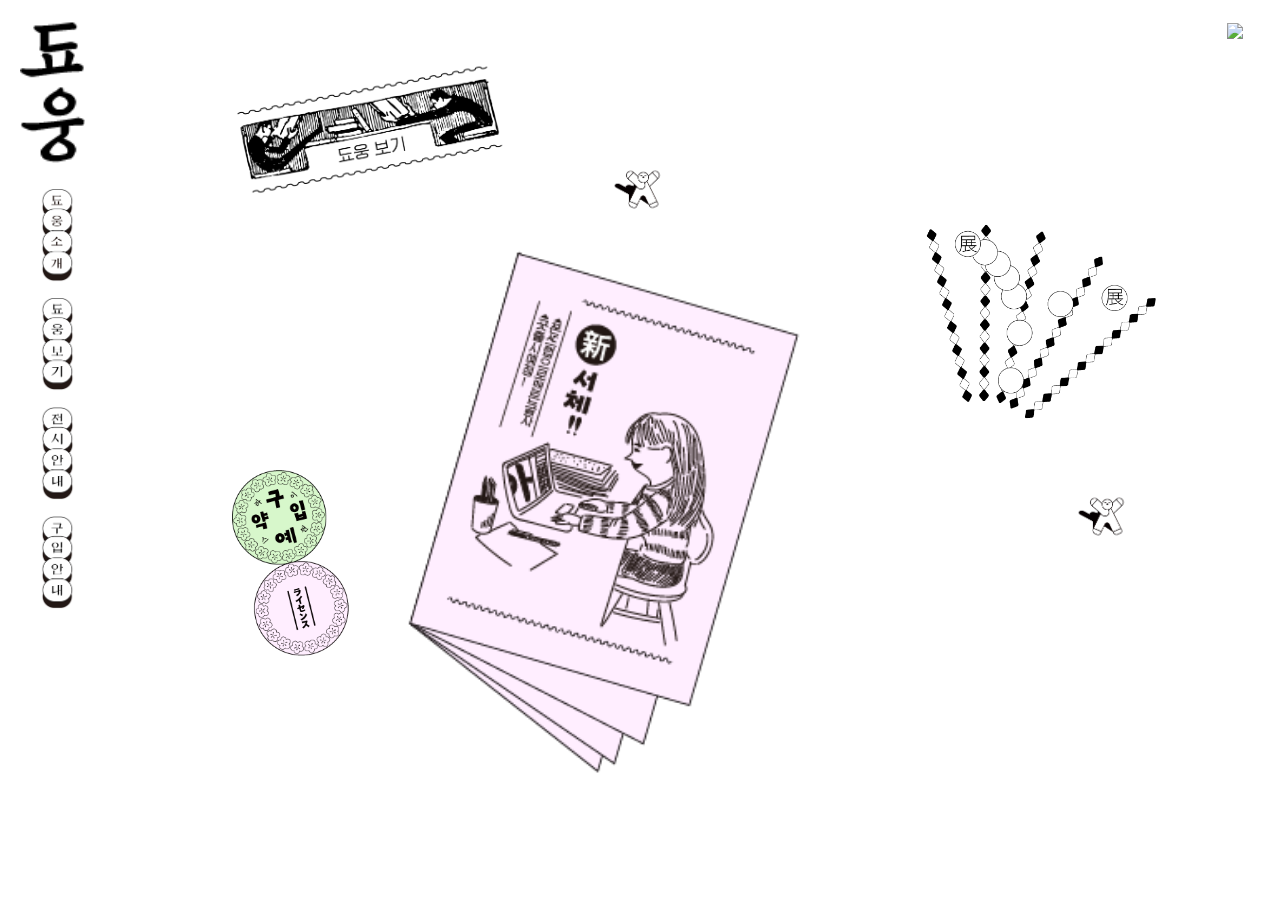
==== index.html @ a33d2776 "Initial commit. 됴웅!!!" ====
<!DOCTYPE html>
<html lang="en">

<head>

    <meta charset="utf-8">
    <meta http-equiv="X-UA-Compatible" content="IE=edge">
    <meta name="viewport" content="width=device-width, initial-scale=1">
    <meta name="description" content="">
    <meta name="author" content="">

    <title>됴웅</title>

    <!-- Bootstrap Core CSS -->
    <link href="css/bootstrap.min.css" rel="stylesheet">

    <!-- Custom CSS -->
    <link href="css/simple-sidebar.css" rel="stylesheet">
    <!-- HTML5 Shim and Respond.js IE8 support of HTML5 elements and media queries -->
    <!-- WARNING: Respond.js doesn't work if you view the page via file:// -->
    <!--[if lt IE 9]>
        <script src="https://oss.maxcdn.com/libs/html5shiv/3.7.0/html5shiv.js"></script>
        <script src="https://oss.maxcdn.com/libs/respond.js/1.4.2/respond.min.js"></script>
    <![endif]-->

</head>

<body>
  <div id="wrapper">
    <div id="sidebar"></div>
    <!-- Page Content -->
    <div id="page-content-wrapper">
      <div style="position: fixed; top: 0; right: 0; padding-top: 20px; padding-right: 37px; z-index:100;" >
        <a href="./tester.html">
          <img src="./images/tester_button.png" width="160px" />
        </a>
      </div>

      <div class="container-fluid">
        <div class="row">
          <div class="col-sm-1">
          </div>
          <div class="col-sm-11">
            <div class="row">
              <div class="col-sm-4">
                <a href="./explore.html">
                  <img src="./images/explore_button.png" width="280px" style="margin-top: 40px;"/>
                </a>
              </div>
              <div class="col-sm-5">
                <img src="./images/bongja_1.png" width="60px" style="margin-left: 30px; margin-top: 140px;"/>
              </div>
              <div class="col-sm-2">
              </div>
            </div>
            <div class="row">
              <div class="col-sm-2">
                <a href="./purchase.html">
                  <img src="./images/purchase_button.png" width="120px" style="margin-top: 250px;" />
                </a>
              </div>
              <div class="col-sm-6">
                <a href="./introduce.html">
                  <img src="./images/introduce_button.png" width="400px" style="margin-top: 30px;" />
                </a>
              </div>
              <div class="col-sm-4">
                <div class="row">
                  <a href="./exhibition.html" >
                    <img src="./images/exhibition_button.png" width="250px" />
                  </a>
                </div>
                <div class="row">
                  <img src="./images/bongja_2.png" width="60px" style="margin-top: 60px; margin-left: 160px;" />
                </div>
              </div>
            </div>
          </div>

        </div>
        <!-- /#page-content-wrapper -->

  </div>
  <!-- /#wrapper -->

  <!-- jQuery -->
  <script src="js/jquery.js"></script>

  <!-- Bootstrap Core JavaScript -->
  <script src="js/bootstrap.min.js"></script>

  <!-- Menu Toggle Script -->
  <script>
  $("#menu-toggle").click(function(e) {
      e.preventDefault();
      $("#wrapper").toggleClass("toggled");
  });
  </script>

  <script>
    $("#sidebar").load("./sidebar.html");
  </script>

</body>

</html>
---- css/simple-sidebar.css ----
/*!
 * Start Bootstrap - Simple Sidebar HTML Template (http://startbootstrap.com)
 * Code licensed under the Apache License v2.0.
 * For details, see http://www.apache.org/licenses/LICENSE-2.0.
 */

/* Toggle Styles */

#wrapper {
    padding-left: 0;
    -webkit-transition: all 0.5s ease;
    -moz-transition: all 0.5s ease;
    -o-transition: all 0.5s ease;
    transition: all 0.5s ease;
}

#wrapper.toggled {
    padding-left: 250px;
}

#sidebar-wrapper {
    z-index: 1000;
    position: fixed;
    left: 250px;
    width: 0;
    height: 100%;
    margin-left: -250px;
    overflow-y: auto;
    -webkit-transition: all 0.5s ease;
    -moz-transition: all 0.5s ease;
    -o-transition: all 0.5s ease;
    transition: all 0.5s ease;
}

#wrapper.toggled #sidebar-wrapper {
    width: 250px;
}

#page-content-wrapper {
    width: 100%;
    position: absolute;
    padding: 15px;
}

#wrapper.toggled #page-content-wrapper {
    position: absolute;
    margin-right: -250px;
}

/* Sidebar Styles */

.sidebar-nav {
    position: absolute;
    top: 0;
    width: 250px;
    margin: 0;
    padding: 0;
    list-style: none;
}

.sidebar-nav li {
    text-indent: 20px;
    line-height: 40px;
}

.sidebar-nav li a {
    display: block;
    text-decoration: none;
    color: #999999;
}

.sidebar-nav li a:hover {
    text-decoration: none;
    color: #fff;
    background: rgba(255,255,255,0.2);
}

.sidebar-nav li a:active,
.sidebar-nav li a:focus {
    text-decoration: none;
}

.sidebar-nav > .sidebar-brand {
  margin-top: 21px;
  margin-bottom: 9px;
  font-size: 18px;
  line-height: 60px;
}

.sidebar-nav > .sidebar-brand a {
    color: #999999;
}

.sidebar-nav > .sidebar-brand a:hover {
    color: #fff;
    background: none;
}

@media(min-width:768px) {
    #wrapper {
        padding-left: 100px;
    }

    #wrapper.toggled {
        padding-left: 0;
    }

    #sidebar-wrapper {
        width: 100px;
    }

    #wrapper.toggled #sidebar-wrapper {
        width: 0;
    }

    #page-content-wrapper {
        padding: 20px;
        position: relative;
    }

    #wrapper.toggled #page-content-wrapper {
        position: relative;
        margin-right: 0;
    }
}

.sidebar-nav > .sidebar-content img {
  width: 35px;
  height: auto;
  margin-top: 15px;
  margin-left: 20px;
}

/* explore page */

#navbar {
  position: fixed;
  z-index: 99;
  left: 96px;
  top: 284px;
  line-height: 0;
}

#navbar .separator {
  width: 77px;
  margin-left: 17px;
  padding-top: 1.5px;
  padding-bottom: 1.5px;
}

#navbar .active .indicator {
  visibility: visible;
}

#navbar .indicator {
  width: 12px;
  visibility: hidden;
  margin-right: 1px;
  content:url("../images/explore_nav_indicator.png");
}

#navbar a {
  display: inline;
  margin: 0px;
  padding: 0px;
  line-height: 1.6;
}

#navbar .text {
  height: 12px;
}

.explore-content-wrapper div {
  margin-bottom: 50px;
}

.explore-content-wrapper div img {
  width:100%;
  height:auto;
}
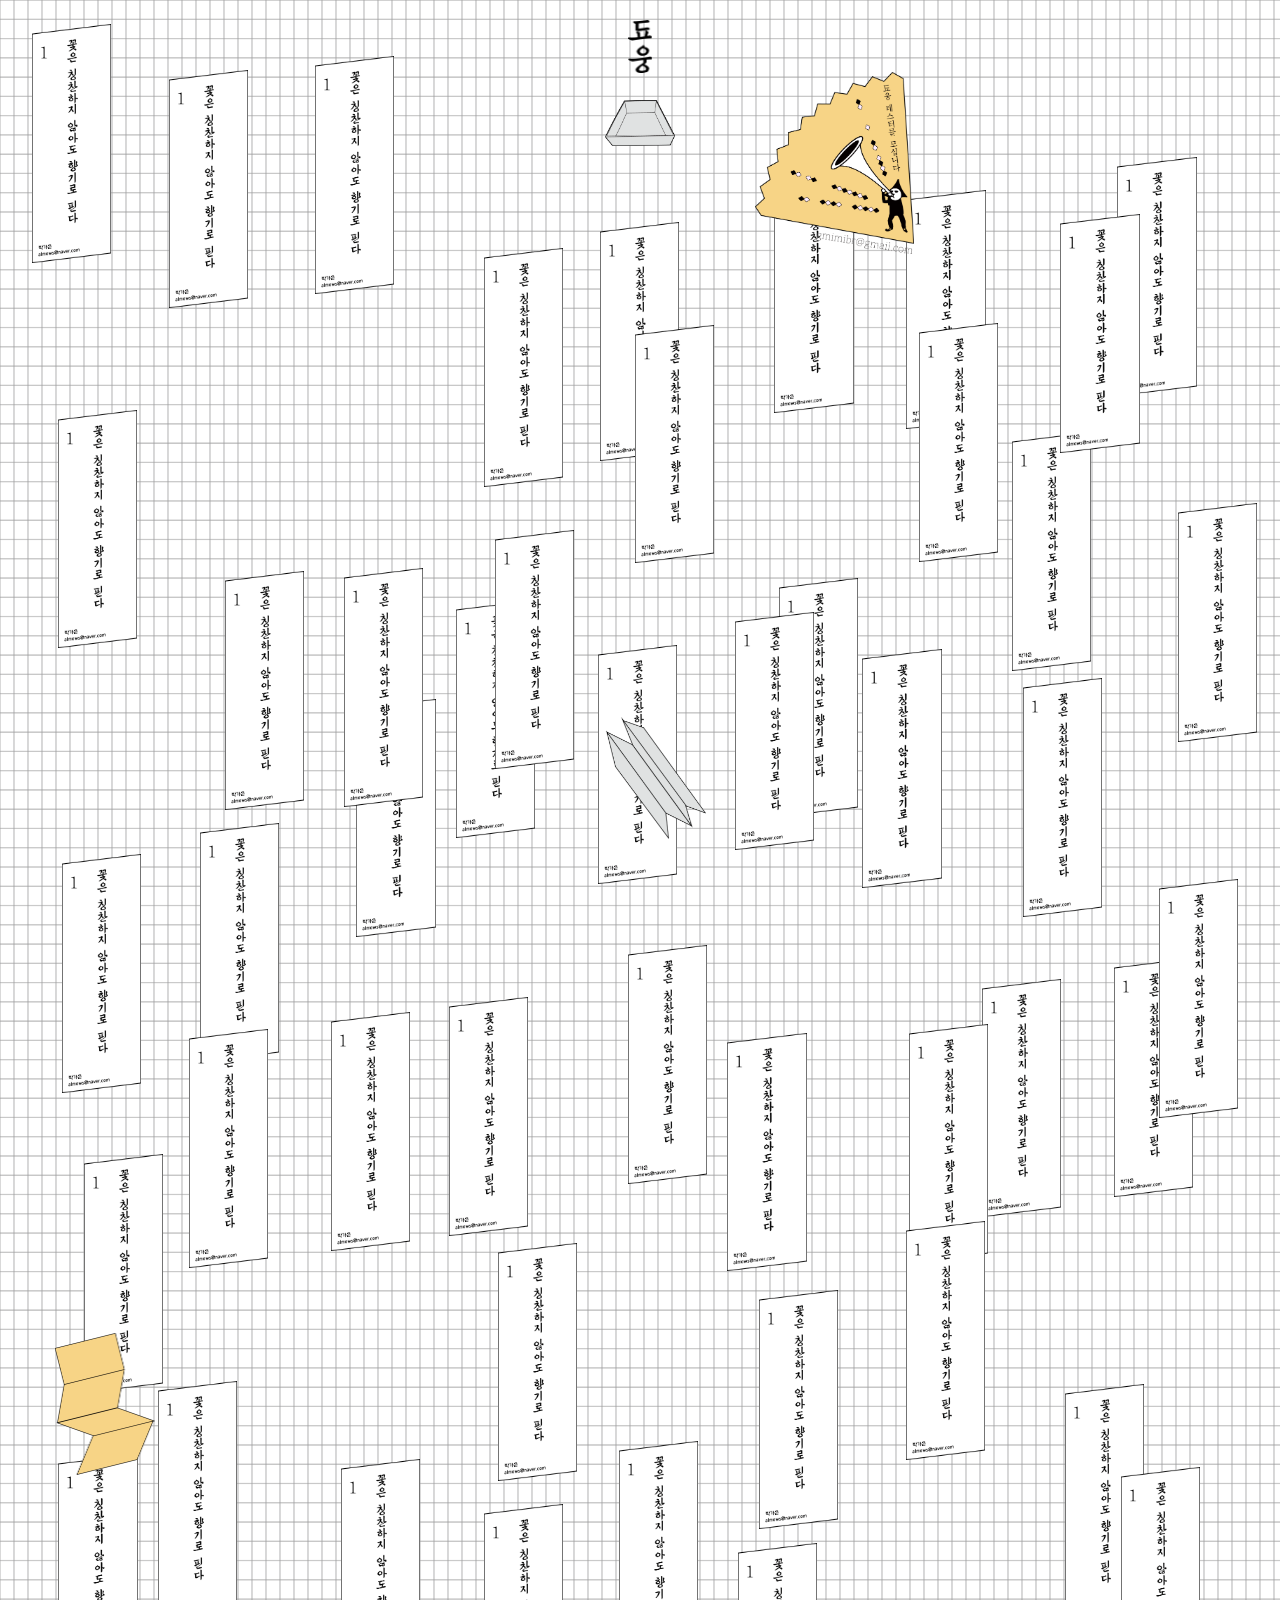
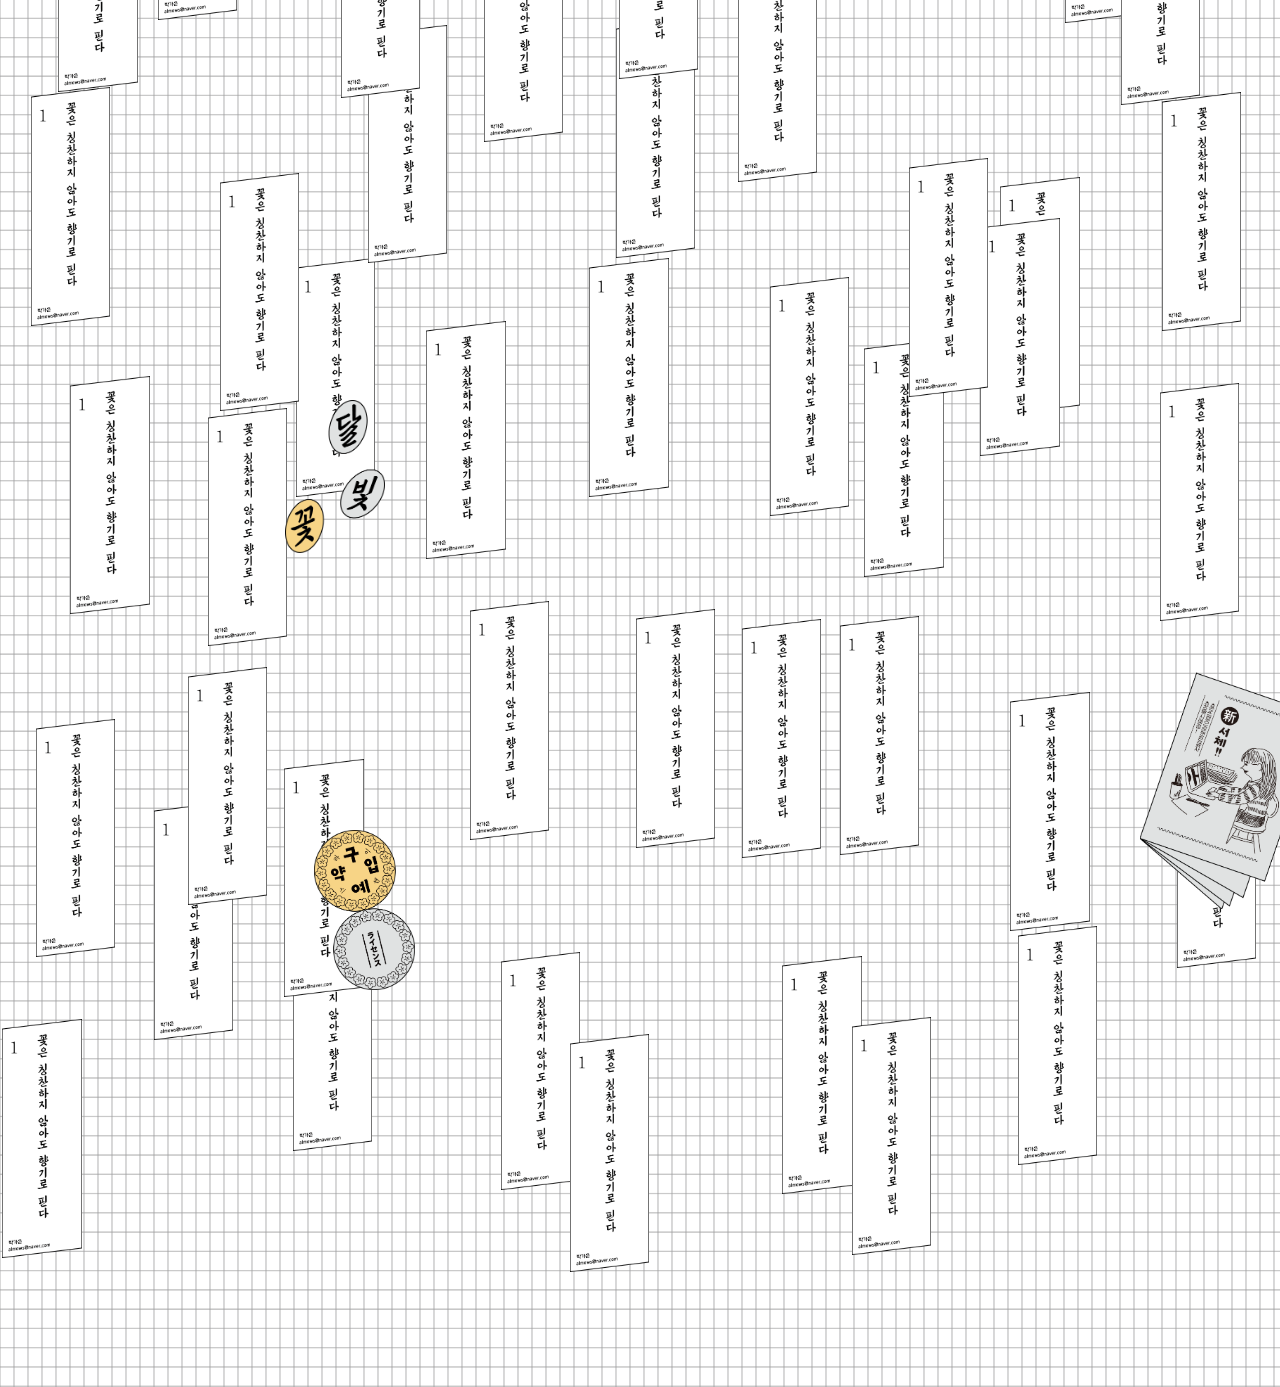
==== commit e52ad896: "Dyowoong v.2" ====
--- a/index.html
+++ b/index.html
@@ -16,6 +16,9 @@
 
     <!-- Custom CSS -->
     <link href="css/simple-sidebar.css" rel="stylesheet">
+    <link href="css/dyowoong.css" rel="stylesheet" >
+    <link href="css/banner.css" rel="stylesheet">
+    <link href="css/animate.css" rel="stylesheet">
     <!-- HTML5 Shim and Respond.js IE8 support of HTML5 elements and media queries -->
     <!-- WARNING: Respond.js doesn't work if you view the page via file:// -->
     <!--[if lt IE 9]>
@@ -26,62 +29,12 @@
 </head>
 
 <body>
-  <div id="wrapper">
-    <div id="sidebar"></div>
-    <!-- Page Content -->
-    <div id="page-content-wrapper">
-      <div style="position: fixed; top: 0; right: 0; padding-top: 20px; padding-right: 37px; z-index:100;" >
-        <a href="./tester.html">
-          <img src="./images/tester_button.png" width="160px" />
-        </a>
-      </div>
-
-      <div class="container-fluid">
-        <div class="row">
-          <div class="col-sm-1">
-          </div>
-          <div class="col-sm-11">
-            <div class="row">
-              <div class="col-sm-4">
-                <a href="./explore.html">
-                  <img src="./images/explore_button.png" width="280px" style="margin-top: 40px;"/>
-                </a>
-              </div>
-              <div class="col-sm-5">
-                <img src="./images/bongja_1.png" width="60px" style="margin-left: 30px; margin-top: 140px;"/>
-              </div>
-              <div class="col-sm-2">
-              </div>
-            </div>
-            <div class="row">
-              <div class="col-sm-2">
-                <a href="./purchase.html">
-                  <img src="./images/purchase_button.png" width="120px" style="margin-top: 250px;" />
-                </a>
-              </div>
-              <div class="col-sm-6">
-                <a href="./introduce.html">
-                  <img src="./images/introduce_button.png" width="400px" style="margin-top: 30px;" />
-                </a>
-              </div>
-              <div class="col-sm-4">
-                <div class="row">
-                  <a href="./exhibition.html" >
-                    <img src="./images/exhibition_button.png" width="250px" />
-                  </a>
-                </div>
-                <div class="row">
-                  <img src="./images/bongja_2.png" width="60px" style="margin-top: 60px; margin-left: 160px;" />
-                </div>
-              </div>
-            </div>
-          </div>
-
-        </div>
-        <!-- /#page-content-wrapper -->
-
+  <div id="popup_container"> </div>
+  <div id="container" class="grid">
+    <a href="./index.html">
+      <img class="dyowoong_logo" src="./images/logo.png" width="65px" height="auto"/>
+    </a>
   </div>
-  <!-- /#wrapper -->
 
   <!-- jQuery -->
   <script src="js/jquery.js"></script>
@@ -89,12 +42,15 @@
   <!-- Bootstrap Core JavaScript -->
   <script src="js/bootstrap.min.js"></script>
 
+  <script src="js/spread.js"></script>
+
   <!-- Menu Toggle Script -->
   <script>
   $("#menu-toggle").click(function(e) {
       e.preventDefault();
       $("#wrapper").toggleClass("toggled");
   });
+  init("#container", "#popup_container");
   </script>
 
   <script>
--- a/css/dyowoong.css
+++ b/css/dyowoong.css
@@ -0,0 +1,99 @@
+.grid {
+  background:url("../images/bg_grid.png") repeat;
+  background-size: 14px;
+}
+
+.dyowoong_logo {
+  width: 24px;
+  height: auto;
+  position: fixed;
+  z-index: 100;
+  left: 50%;
+  margin-left: -12px;
+  margin-top: 20px;
+}
+
+.button {
+  cursor: pointer;
+  -webkit-transition: width 0.15s, height 0.15s;
+  transition: width 0.15s, height 0.15s;
+  transition-timing-function: ease-in-out;
+}
+
+.blur {
+  -webkit-filter: blur(5px);
+  -moz-filter: blur(5px);
+  -o-filter: blur(5px);
+  -ms-filter: blur(5px);
+  filter: blur(5px);
+}
+
+#introduce_button img {
+  width: 181.04px;
+}
+
+#introduce_button img:hover {
+  width: 183.04px;
+}
+
+#tester_button img {
+  width: 159.14px;
+}
+
+#tester_button img:hover {
+  width: 161px;
+}
+
+#purchase_button img {
+  width: 100.74px;
+}
+
+#purchase_button img:hover {
+  width: 102px;
+}
+
+#banner_empty_1 {
+  width: 100px;
+}
+
+#banner_empty_1:hover {
+  width: 102px;
+} 
+
+#banner_empty_2 {
+  width: 100px;
+}
+
+#banner_empty_2:hover {
+  width: 102px;
+}
+
+#banner_empty_3 {
+  width: 100px;
+}
+
+#banner_empty_3:hover {
+  width: 102px;
+}
+
+.popup {
+  position: fixed;
+  width: 200px;
+  left: 50%;
+  margin-left: -100px;
+  margin-top: 50px;
+  z-index: 100;
+}
+
+img.details {
+  width: 100%;
+}
+
+@media(min-width: 768px) {
+  img.details {
+    display: block;
+    width: 50%;
+    margin: auto;
+    margin-bottom: -100px;
+  }
+}
--- a/css/banner.css
+++ b/css/banner.css
@@ -0,0 +1,57 @@
+.banner {
+  width: 79.2px;
+  height: 238.7px;
+  -webkit-transition: width 0.15s, height 0.15s;
+  transition: width 0.15s, height 0.15s;
+  transition-timing-function: ease-in-out;
+}
+
+.banner:hover {
+  width: 82px;
+  height: 245.8px;
+}
+
+.fast {
+  -webkit-animation-delay: 0.1s;
+  animation-delay: 0.1s;
+}
+
+.normal {
+  -webkit-animation-delay: 0.2s;
+  animation-delay: 0.15s;
+}
+
+.slow {
+  -webkit-animation-delay: 0.3s;
+  animation-delay: 0.2s;
+}
+
+.bannerBox {
+  position: fixed;
+  z-index: 50;
+  width: 70px;
+  left: 50%;
+  top: 100px;
+  margin-left: -35px;
+  content:url("../images/banner_box_empty.png")
+}
+
+.bannerBox.full {
+  content:url("../images/banner_box_full.png")
+}
+
+.menu {
+  display: inline-block;
+  -webkit-transition: width 0.15s, height 0.15s;
+  transition: width 0.15s, height 0.15s;
+  transition-timing-function: ease-in-out;
+}
+
+.menu:hover {
+}
+
+.gone {
+  visibility: hidden;
+}
+
+
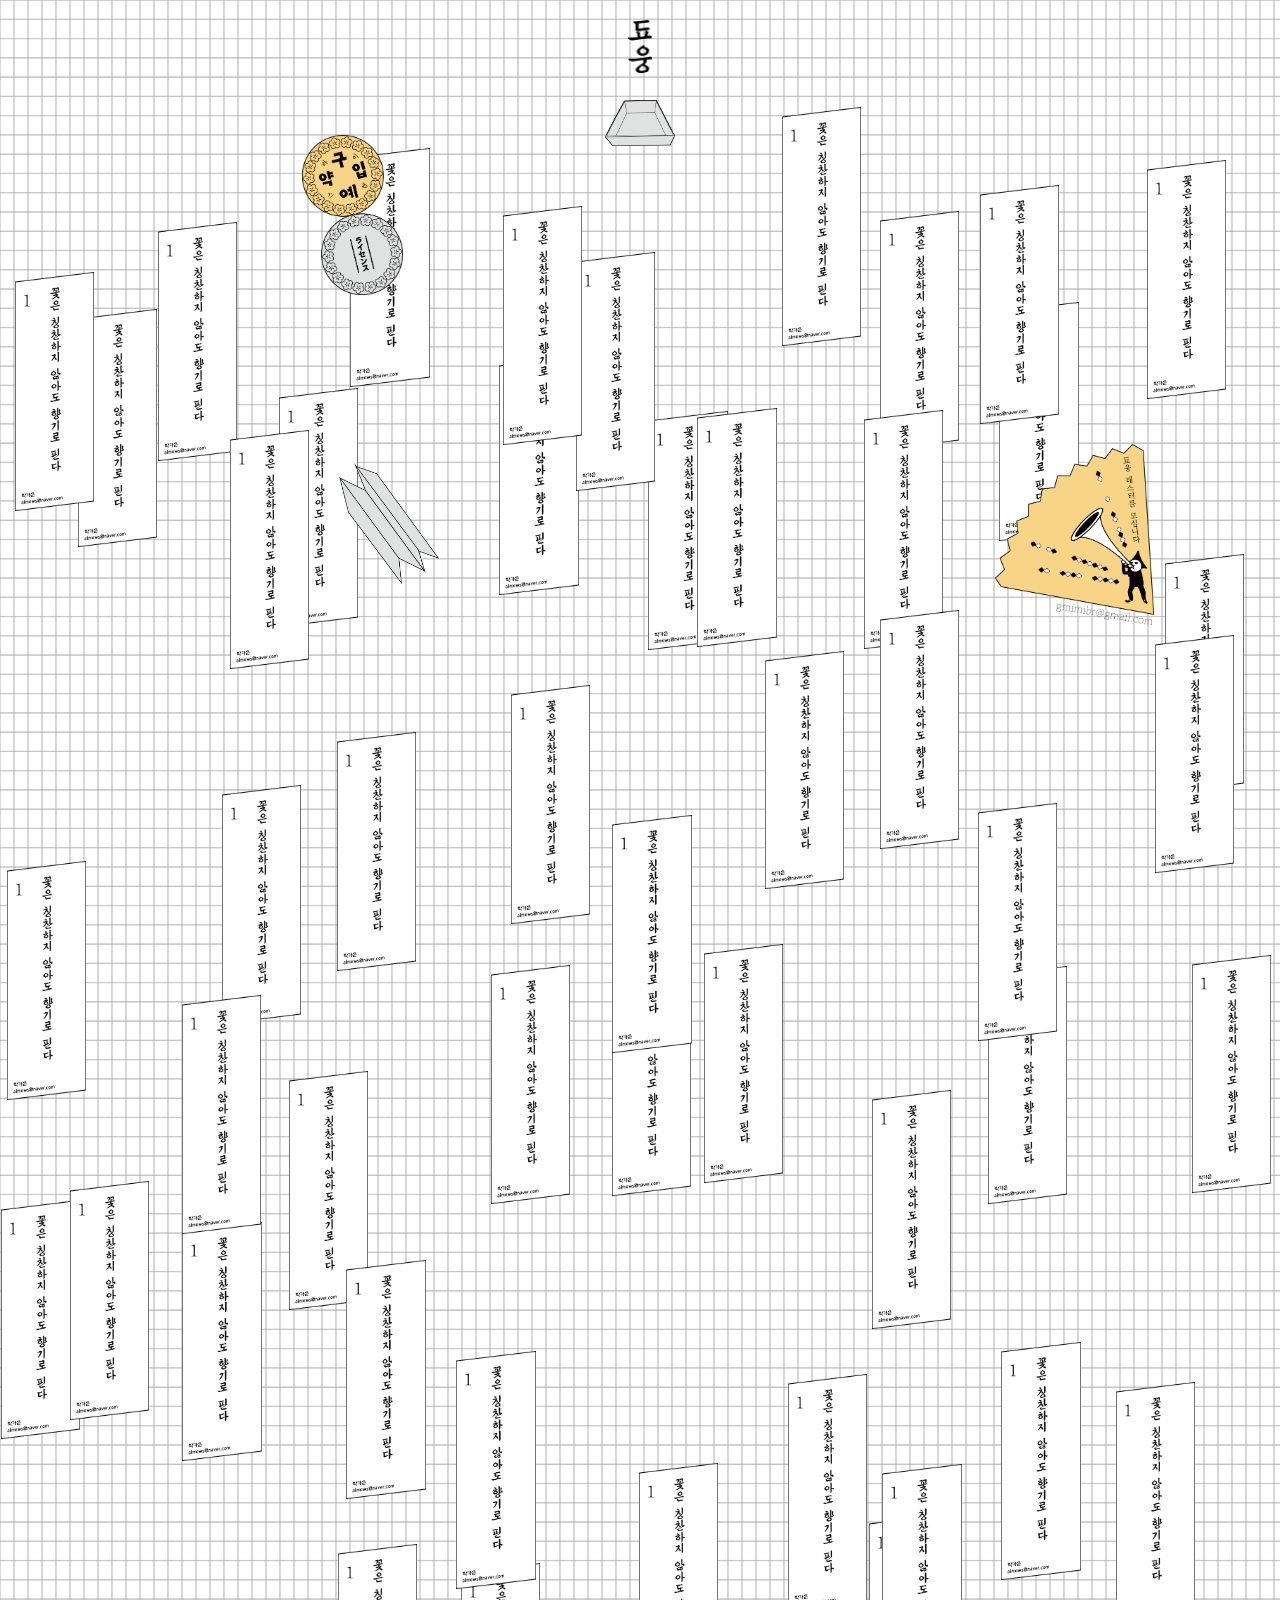
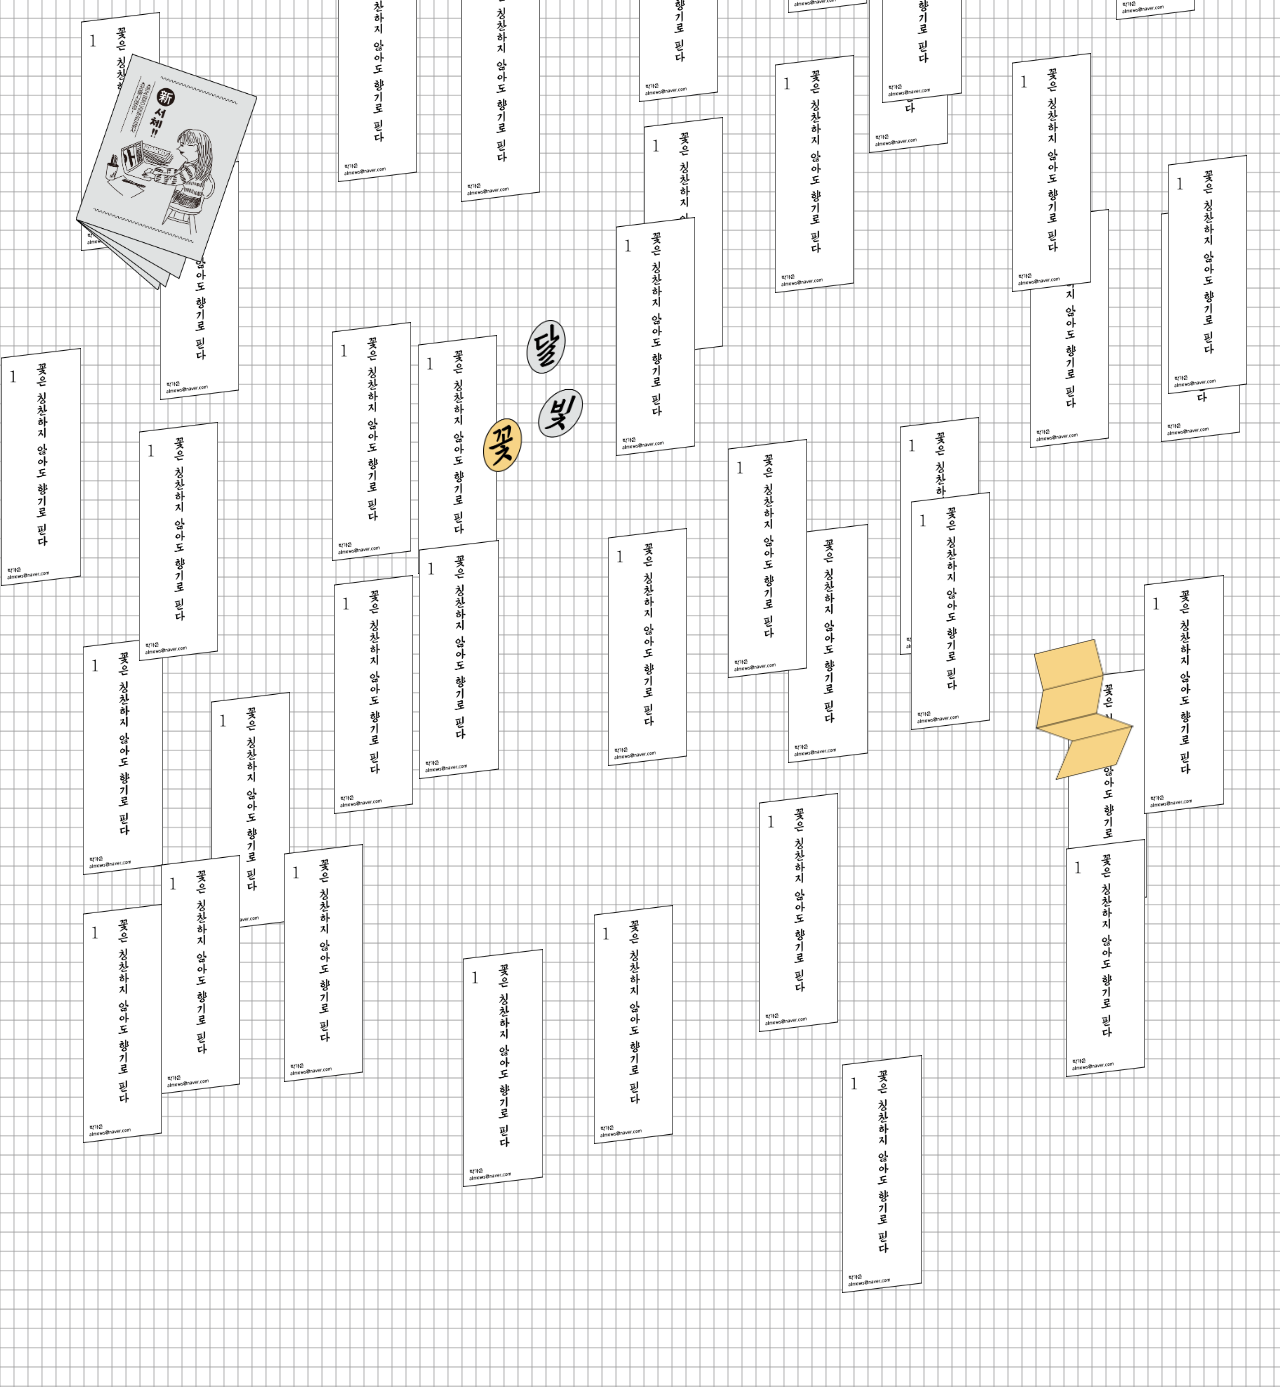
==== commit cacc3434: "Hotfix: Firefox support" ====
--- a/index.html
+++ b/index.html
@@ -17,7 +17,6 @@
     <!-- Custom CSS -->
     <link href="css/simple-sidebar.css" rel="stylesheet">
     <link href="css/dyowoong.css" rel="stylesheet" >
-    <link href="css/banner.css" rel="stylesheet">
     <link href="css/animate.css" rel="stylesheet">
     <!-- HTML5 Shim and Respond.js IE8 support of HTML5 elements and media queries -->
     <!-- WARNING: Respond.js doesn't work if you view the page via file:// -->
--- a/css/dyowoong.css
+++ b/css/dyowoong.css
@@ -31,6 +31,7 @@
 #introduce_button img {
   width: 181.04px;
 }
+
 
 #introduce_button img:hover {
   width: 183.04px;
@@ -97,3 +98,77 @@
     margin-bottom: -100px;
   }
 }
+
+.banner {
+  width: 79.2px;
+  height: 238.7px;
+  -webkit-transition: width 0.15s, height 0.15s;
+  transition: width 0.15s, height 0.15s;
+  transition-timing-function: ease-in-out;
+}
+
+.banner:hover {
+  width: 82px;
+  height: 245.8px;
+}
+
+.fast {
+  -webkit-animation-delay: 0.1s;
+  animation-delay: 0.1s;
+}
+
+.normal {
+  -webkit-animation-delay: 0.2s;
+  animation-delay: 0.15s;
+}
+
+.slow {
+  -webkit-animation-delay: 0.3s;
+  animation-delay: 0.2s;
+}
+
+.bannerBox {
+  position: fixed;
+  z-index: 50;
+  width: 70px;
+  left: 50%;
+  top: 100px;
+  margin-left: -35px;
+  content:url("../images/banner_box_empty.png")
+}
+
+.bannerBox:before {
+  content:url("../images/banner_box_empty.png")
+}
+
+.bannerBox:after {
+  content:url("../images/banner_box_empty.png")
+}
+
+.bannerBox.full {
+  content:url("../images/banner_box_full.png")
+}
+
+.bannerBox.full:before {
+  content:url("../images/banner_box_full.png")
+}
+
+.bannerBox:full:after {
+  content:url("../images/banner_box_full.png")
+}
+
+.menu {
+  display: inline-block;
+  -webkit-transition: width 0.15s, height 0.15s;
+  transition: width 0.15s, height 0.15s;
+  transition-timing-function: ease-in-out;
+}
+
+.menu:hover {
+}
+
+.gone {
+  visibility: hidden;
+}
+
+
